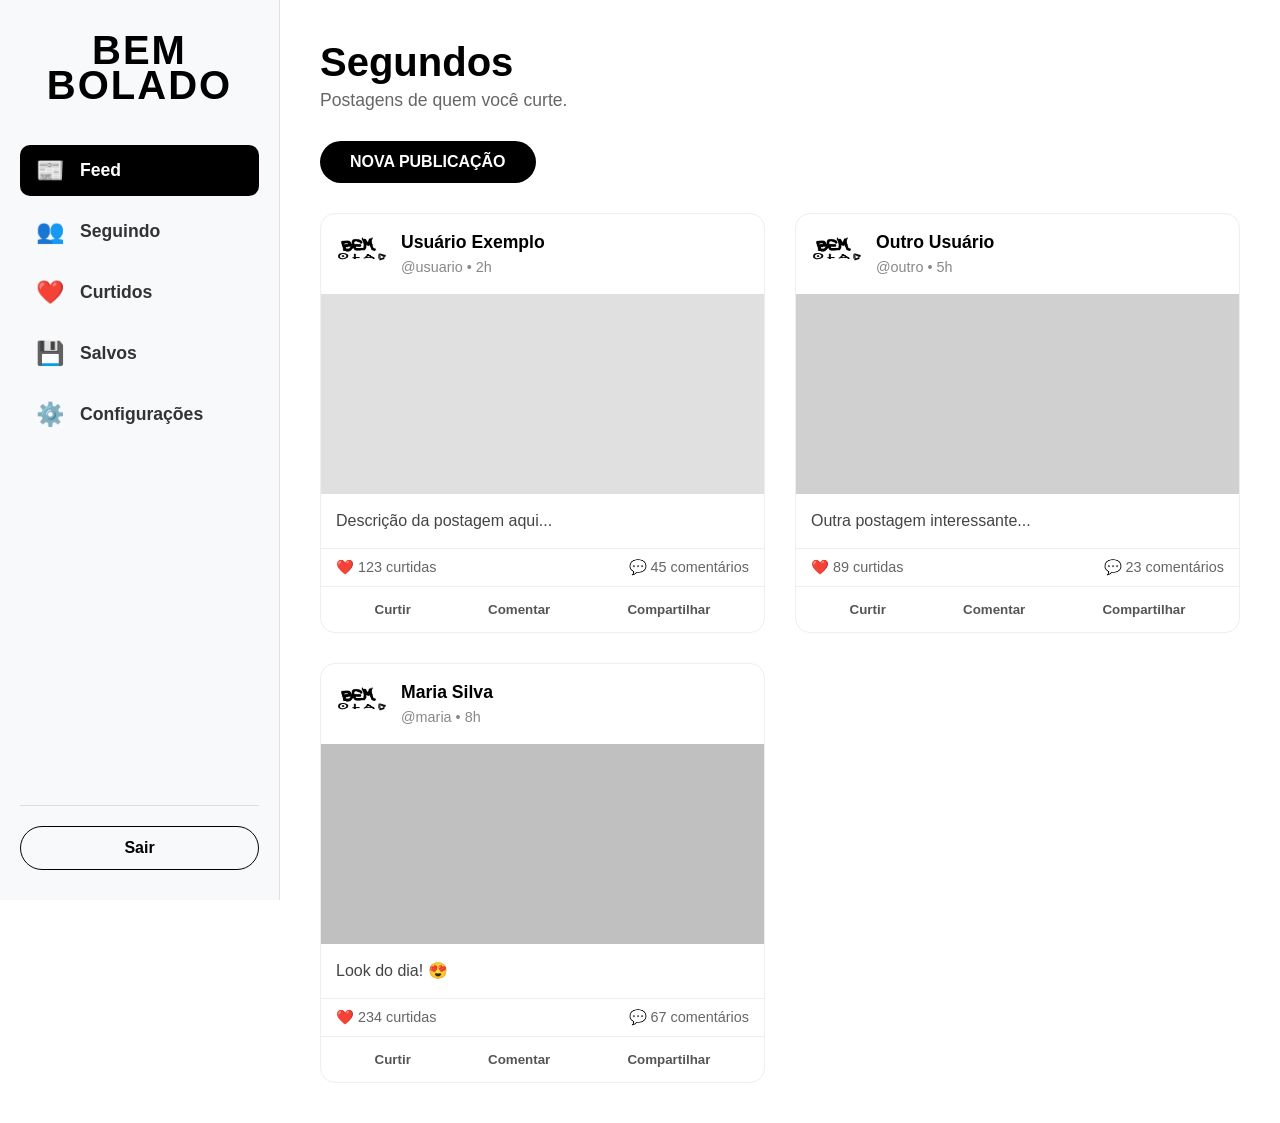
==== dashboard.html @ f3f084a9 "Add files via upload" ====
<!DOCTYPE html>
<html lang="pt-br">
<head>
    <meta charset="UTF-8">
    <meta name="viewport" content="width=device-width, initial-scale=1.0">
    <title>Bem Bolado - Dashboard</title>
    <link rel="stylesheet" href="style.css">
    <link rel="stylesheet" href="dashboard.css">
</head>
<body class="dashboard-page">
    <div class="dashboard-container">
        <!-- MENU LATERAL ESQUERDO -->
        <aside class="sidebar">
            <div class="sidebar-header">
                <div class="sidebar-logo">
                    <div class="logo-linha1">BEM</div>
                    <div class="logo-linha2">BOLADO</div>
                </div>
            </div>
            
            <nav class="sidebar-nav">
                <a href="#" class="nav-item active">
                    <span class="nav-icon">📰</span>
                    <span>Feed</span>
                </a>
                <a href="#" class="nav-item">
                    <span class="nav-icon">👥</span>
                    <span>Seguindo</span>
                </a>
                <a href="#" class="nav-item">
                    <span class="nav-icon">❤️</span>
                    <span>Curtidos</span>
                </a>
                <a href="#" class="nav-item">
                    <span class="nav-icon">💾</span>
                    <span>Salvos</span>
                </a>
                <a href="#" class="nav-item">
                    <span class="nav-icon">⚙️</span>
                    <span>Configurações</span>
                </a>
            </nav>

            <div class="sidebar-footer">
                <button id="logoutBtn" class="sidebar-logout">Sair</button>
            </div>
        </aside>

        <!-- CONTEÚDO PRINCIPAL -->
        <main class="main-content">
            <header class="content-header">
                <h1>Segundos</h1>
                <p class="subtitle">Postagens de quem você curte.</p>
            </header>

            <!-- BOTÃO NOVA PUBLICAÇÃO -->
            <div class="new-post-section">
                <button id="novaPublicacaoBtn" class="btn-new-post">NOVA PUBLICAÇÃO</button>
            </div>

            <!-- GRADE DE POSTAGENS -->
            <div class="posts-grid">
                <!-- Postagem 1 -->
                <div class="post-card">
                    <div class="post-header">
                        <img src="foto_logo.jpg" alt="Avatar" class="post-avatar">
                        <div class="post-info">
                            <h4>Usuário Exemplo</h4>
                            <span class="post-time">@usuario • 2h</span>
                        </div>
                    </div>
                    <div class="post-image" style="background-color: #e0e0e0;"></div>
                    <div class="post-content">
                        <p>Descrição da postagem aqui...</p>
                    </div>
                    <div class="post-stats">
                        <span>❤️ 123 curtidas</span>
                        <span>💬 45 comentários</span>
                    </div>
                    <div class="post-actions">
                        <button class="action-btn">Curtir</button>
                        <button class="action-btn">Comentar</button>
                        <button class="action-btn">Compartilhar</button>
                    </div>
                </div>

                <!-- Postagem 2 -->
                <div class="post-card">
                    <div class="post-header">
                        <img src="foto_logo.jpg" alt="Avatar" class="post-avatar">
                        <div class="post-info">
                            <h4>Outro Usuário</h4>
                            <span class="post-time">@outro • 5h</span>
                        </div>
                    </div>
                    <div class="post-image" style="background-color: #d0d0d0;"></div>
                    <div class="post-content">
                        <p>Outra postagem interessante...</p>
                    </div>
                    <div class="post-stats">
                        <span>❤️ 89 curtidas</span>
                        <span>💬 23 comentários</span>
                    </div>
                    <div class="post-actions">
                        <button class="action-btn">Curtir</button>
                        <button class="action-btn">Comentar</button>
                        <button class="action-btn">Compartilhar</button>
                    </div>
                </div>

                <!-- Postagem 3 -->
                <div class="post-card">
                    <div class="post-header">
                        <img src="foto_logo.jpg" alt="Avatar" class="post-avatar">
                        <div class="post-info">
                            <h4>Maria Silva</h4>
                            <span class="post-time">@maria • 8h</span>
                        </div>
                    </div>
                    <div class="post-image" style="background-color: #c0c0c0;"></div>
                    <div class="post-content">
                        <p>Look do dia! 😍</p>
                    </div>
                    <div class="post-stats">
                        <span>❤️ 234 curtidas</span>
                        <span>💬 67 comentários</span>
                    </div>
                    <div class="post-actions">
                        <button class="action-btn">Curtir</button>
                        <button class="action-btn">Comentar</button>
                        <button class="action-btn">Compartilhar</button>
                    </div>
                </div>
            </div>
        </main>
    </div>

    <script src="dashboard.js"></script>
</body>
</html>
---- style.css ----
* {
    margin: 0;
    padding: 0;
    box-sizing: border-box;
    font-family: 'Segoe UI', Tahoma, Geneva, Verdana, sans-serif;
}

body {
    background-color: #ffffff;
    min-height: 100vh;
    display: flex;
    align-items: center;
    justify-content: center;
}

.container {
    text-align: center;
    padding: 20px;
    width: 100%;
    max-width: 1200px;
}

.logo-container {
    margin-bottom: 60px;
    width: 100%;
    display: flex;
    justify-content: center;
}

.logo-imagem {
    max-width: 100%;
    height: auto;
    max-height: 300px;
    width: auto;
    object-fit: contain;
}

.buttons {
    display: flex;
    flex-direction: column;
    gap: 20px;
    align-items: center;
}

.btn {
    padding: 18px 50px;
    border-radius: 50px;
    font-weight: bold;
    transition: all 0.3s ease;
    border: none;
    cursor: pointer;
    font-size: 1.2em;
    letter-spacing: 1px;
    width: 100%;
    max-width: 350px;
}

.btn-primary {
    background-color: #000000;
    color: white;
    box-shadow: 0 4px 10px rgba(0, 0, 0, 0.2);
}

.btn-primary:hover {
    background-color: #333333;
    transform: scale(105%);
    box-shadow: 0 8px 20px rgba(0, 0, 0, 0.3);
}

.btn-secondary {
    background: transparent;
    color: #000000;
    border: 2px solid #000000;
}

.btn-secondary:hover {
    background-color: #000000;
    color: white;
}

/* Modais */
.modal {
    display: none;
    position: fixed;
    z-index: 1000;
    left: 0;
    top: 0;
    width: 100%;
    height: 100%;
    background-color: rgba(0, 0, 0, 0.3);
    align-items: center;
    justify-content: center;
    backdrop-filter: blur(5px);
}

.modal.show {
    display: flex;
}

.modal-content {
    background: white;
    border-radius: 20px;
    padding: 40px;
    width: 90%;
    max-width: 450px;
    position: relative;
    animation: slideIn 0.3s ease;
    box-shadow: 0 20px 60px rgba(0, 0, 0, 0.1);
}

@keyframes slideIn {
    from {
        transform: translateY(-50px);
        opacity: 0;
    }
    to {
        transform: translateY(0);
        opacity: 1;
    }
}

.close {
    position: absolute;
    right: 25px;
    top: 15px;
    font-size: 28px;
    font-weight: bold;
    color: #999;
    cursor: pointer;
    transition: color 0.3s;
}

.close:hover {
    color: #000000;
}

.modal-content h2 {
    color: #333;
    margin-bottom: 10px;
    font-size: 2em;
    position: relative;
    padding-bottom: 10px;
}

.modal-content h2:after {
    content: '';
    position: absolute;
    left: 0;
    bottom: 0;
    width: 60px;
    height: 4px;
    background-color: #000000;
    border-radius: 2px;
}

.modal-content h3 {
    color: #333333;
    font-size: 1.2em;
    margin-bottom: 30px;
    font-weight: 500;
}

.form-group {
    margin-bottom: 20px;
}

label {
    display: block;
    margin-bottom: 8px;
    color: #555;
    font-weight: 600;
}

input {
    width: 100%;
    padding: 15px;
    border: 2px solid #eaeef2;
    border-radius: 10px;
    font-size: 1em;
    transition: all 0.3s;
    background-color: #f8fafc;
}

input:focus {
    outline: none;
    border-color: #000000;
    background-color: white;
    box-shadow: 0 0 0 3px rgba(0, 0, 0, 0.1);
}

input::placeholder {
    color: #aab7c4;
    font-style: italic;
}

.btn-block {
    width: 100%;
    margin: 30px 0 20px;
    background-color: #000000;
    color: white;
}

.btn-block:hover {
    background-color: #333333;
    transform: scale(102%);
    box-shadow: 0 10px 20px rgba(0, 0, 0, 0.2);
}

.modal-links {
    display: flex;
    justify-content: space-between;
    flex-wrap: wrap;
    gap: 10px;
    margin-top: 15px;
}

.modal-links a {
    color: #000000;
    text-decoration: none;
    font-size: 0.9em;
    font-weight: 600;
    cursor: pointer;
    transition: color 0.3s;
}

.modal-links a:hover {
    color: #333333;
    text-decoration: underline;
}

/* Alertas */
.alert {
    padding: 15px;
    border-radius: 10px;
    margin-bottom: 20px;
    display: none;
    animation: fadeIn 0.3s ease;
}

@keyframes fadeIn {
    from {
        opacity: 0;
        transform: translateY(-10px);
    }
    to {
        opacity: 1;
        transform: translateY(0);
    }
}

.alert.show {
    display: block;
}

.alert-success {
    background: #e8f5e9;
    color: #2e7d32;
    border: 1px solid #a5d6a7;
}

.alert-error {
    background: #ffebee;
    color: #c62828;
    border: 1px solid #ef9a9a;
}

/* ============================================= */
/* NOVAS ADIÇÕES - LOADING E UTILITÁRIOS */
/* ============================================= */

/* Loading container */
.loading-container {
    text-align: center;
    padding: 50px;
}

.loading-spinner {
    width: 50px;
    height: 50px;
    border: 5px solid #f3f3f3;
    border-top: 5px solid #000000;
    border-radius: 50%;
    animation: spin 1s linear infinite;
    margin: 20px auto;
}

@keyframes spin {
    0% { transform: rotate(0deg); }
    100% { transform: rotate(360deg); }
}

.loading-container p {
    color: #666;
    font-size: 1.2em;
    margin-top: 20px;
}

/* Utilitários de display */
.hidden {
    display: none !important;
}

/* ============================================= */
/* Responsividade (mantida) */
/* ============================================= */
@media (max-width: 768px) {
    .logo-imagem {
        max-height: 200px;
    }
    
    .btn {
        padding: 15px 30px;
        font-size: 1.1em;
        max-width: 300px;
    }
    
    .modal-content {
        padding: 30px 20px;
        margin: 20px;
    }
    
    .modal-links {
        flex-direction: column;
        align-items: center;
        gap: 15px;
    }
    
    /* Ajustes para loading no celular */
    .loading-container {
        padding: 30px;
    }
    
    .loading-spinner {
        width: 40px;
        height: 40px;
    }
    
    .loading-container p {
        font-size: 1em;
    }
}
---- dashboard.css ----
/* ============================================= */
/* DASHBOARD - ESTILOS EXCLUSIVOS */
/* ============================================= */

body.dashboard-page {
    display: block;
}

.dashboard-container {
    display: flex;
    min-height: 100vh;
    width: 100%;
}

/* ===== SIDEBAR ===== */
.sidebar {
    width: 280px;
    background-color: #f8f9fa;
    border-right: 1px solid #e0e0e0;
    padding: 30px 20px;
    display: flex;
    flex-direction: column;
    position: fixed;
    top: 0;
    left: 0;
    height: 100vh;
    overflow-y: auto;
}

.sidebar-header {
    margin-bottom: 40px;
    text-align: center;
}

.sidebar-logo .logo-linha1 {
    font-size: 2.5em;
    font-weight: 800;
    color: #000;
    line-height: 1;
    letter-spacing: 2px;
}

.sidebar-logo .logo-linha2 {
    font-size: 2.5em;
    font-weight: 800;
    color: #000;
    line-height: 1;
    letter-spacing: 2px;
    margin-top: -5px;
}

.sidebar-nav {
    flex: 1;
    display: flex;
    flex-direction: column;
    gap: 10px;
}

.nav-item {
    display: flex;
    align-items: center;
    gap: 15px;
    padding: 12px 15px;
    text-decoration: none;
    color: #333;
    font-weight: 600;
    font-size: 1.1em;
    border-radius: 10px;
    transition: all 0.3s;
}

.nav-item:hover {
    background-color: #e0e0e0;
    color: #000;
}

.nav-item.active {
    background-color: #000;
    color: white;
}

.nav-icon {
    font-size: 1.3em;
    width: 30px;
    text-align: center;
}

.sidebar-footer {
    margin-top: auto;
    padding-top: 20px;
    border-top: 1px solid #ddd;
}

.sidebar-logout {
    width: 100%;
    padding: 12px;
    background: none;
    border: 1px solid #000;
    border-radius: 30px;
    cursor: pointer;
    font-weight: 600;
    font-size: 1em;
    transition: all 0.3s;
}

.sidebar-logout:hover {
    background-color: #000;
    color: white;
}

/* ===== CONTEÚDO PRINCIPAL ===== */
.main-content {
    margin-left: 280px;
    flex: 1;
    padding: 40px;
    background-color: #ffffff;
    min-height: 100vh;
}

.content-header {
    margin-bottom: 30px;
}

.content-header h1 {
    font-size: 2.5em;
    color: #000;
    margin-bottom: 5px;
}

.content-header .subtitle {
    font-size: 1.1em;
    color: #666;
}

.new-post-section {
    margin-bottom: 30px;
}

.btn-new-post {
    padding: 12px 30px;
    background-color: #000;
    color: white;
    border: none;
    border-radius: 30px;
    font-size: 1em;
    font-weight: 600;
    cursor: pointer;
    transition: all 0.3s;
}

.btn-new-post:hover {
    background-color: #333;
    transform: scale(105%);
}

.posts-grid {
    display: grid;
    grid-template-columns: repeat(auto-fill, minmax(350px, 1fr));
    gap: 30px;
}

.post-card {
    background: white;
    border: 1px solid #eee;
    border-radius: 15px;
    overflow: hidden;
    transition: transform 0.3s, box-shadow 0.3s;
}

.post-card:hover {
    transform: translateY(-5px);
    box-shadow: 0 10px 25px rgba(0,0,0,0.1);
}

.post-header {
    display: flex;
    align-items: center;
    gap: 15px;
    padding: 15px;
}

.post-avatar {
    width: 50px;
    height: 50px;
    border-radius: 50%;
    object-fit: cover;
}

.post-info h4 {
    margin-bottom: 5px;
    font-size: 1.1em;
}

.post-time {
    color: #888;
    font-size: 0.9em;
}

.post-image {
    width: 100%;
    height: 200px;
    background-color: #f0f0f0;
}

.post-content {
    padding: 15px;
    color: #444;
    line-height: 1.5;
}

.post-stats {
    display: flex;
    justify-content: space-between;
    padding: 10px 15px;
    border-top: 1px solid #eee;
    border-bottom: 1px solid #eee;
    color: #666;
    font-size: 0.9em;
}

.post-actions {
    display: flex;
    justify-content: space-around;
    padding: 10px 15px;
}

.action-btn {
    background: none;
    border: none;
    color: #555;
    font-weight: 600;
    cursor: pointer;
    padding: 5px 15px;
    border-radius: 20px;
    transition: all 0.3s;
}

.action-btn:hover {
    background-color: #f0f0f0;
    color: #000;
}

/* Responsividade */
@media (max-width: 768px) {
    .dashboard-container {
        flex-direction: column;
    }
    
    .sidebar {
        position: relative;
        width: 100%;
        height: auto;
        border-right: none;
        border-bottom: 1px solid #e0e0e0;
    }
    
    .main-content {
        margin-left: 0;
        padding: 20px;
    }
    
    .posts-grid {
        grid-template-columns: 1fr;
    }
    
    .content-header h1 {
        font-size: 2em;
    }
}
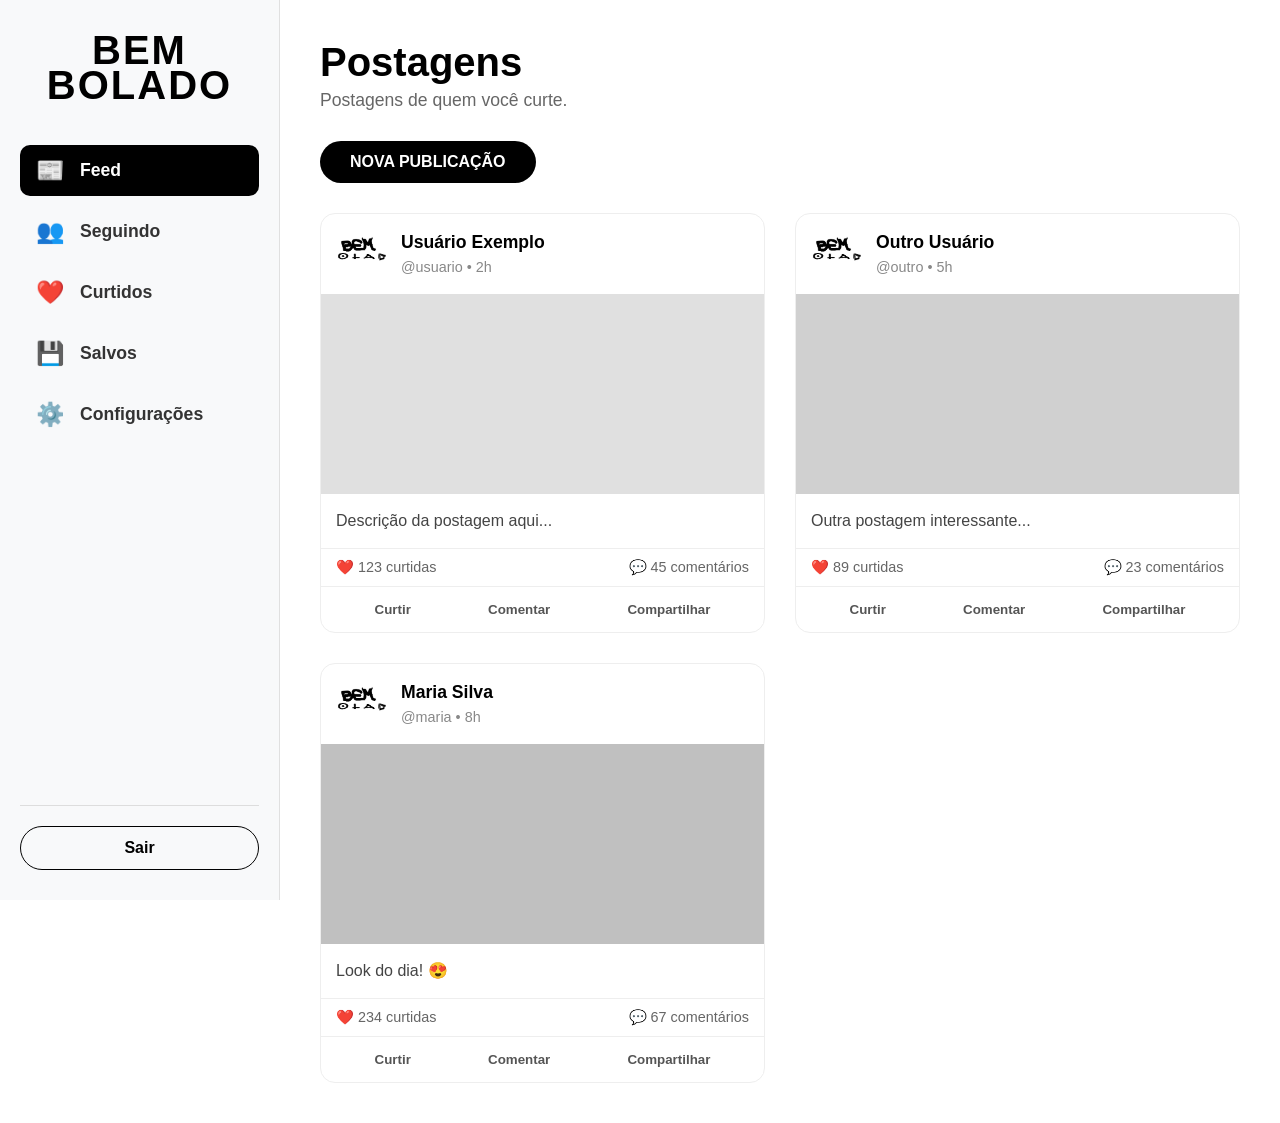
==== commit fb12d9c0: "Update dashboard.html" ====
--- a/dashboard.html
+++ b/dashboard.html
@@ -49,7 +49,7 @@
         <!-- CONTEÚDO PRINCIPAL -->
         <main class="main-content">
             <header class="content-header">
-                <h1>Segundos</h1>
+                <h1>Postagens</h1>
                 <p class="subtitle">Postagens de quem você curte.</p>
             </header>
 
@@ -137,4 +137,5 @@
 
     <script src="dashboard.js"></script>
 </body>
-</html>+
+</html>
